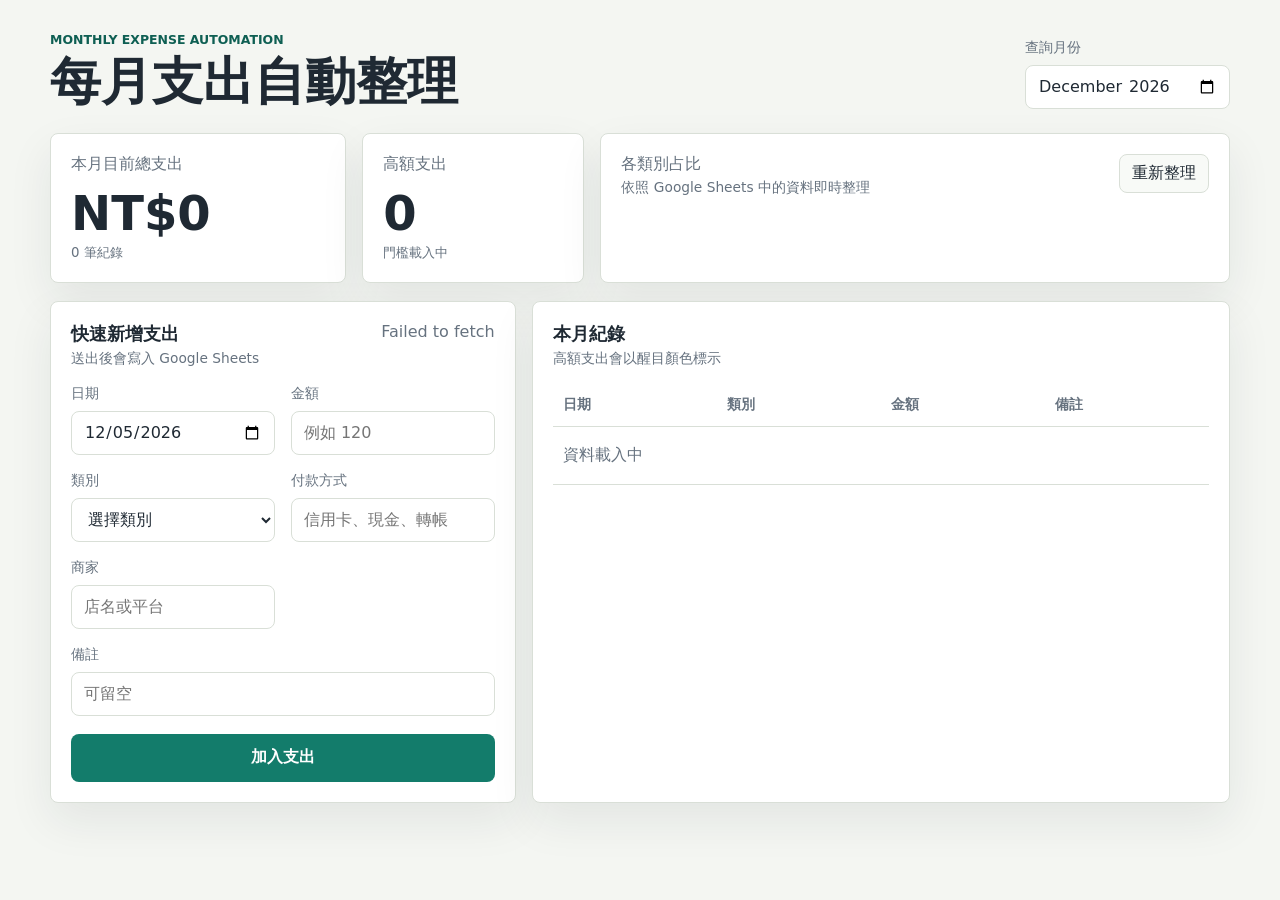
==== index.html @ 1b5c5cde "Move frontend files to repository root" ====
<!doctype html>
<html lang="zh-Hant">
  <head>
    <meta charset="utf-8">
    <meta name="viewport" content="width=device-width, initial-scale=1">
    <meta name="description" content="自動化整理每月支出的 Google Sheets 記帳看板">
    <title>每月支出自動整理</title>
    <link rel="stylesheet" href="./styles.css">
  </head>
  <body>
    <main class="app-shell">
      <header class="topbar">
        <div>
          <p class="eyebrow">Monthly Expense Automation</p>
          <h1>每月支出自動整理</h1>
        </div>
        <label class="month-picker">
          <span>查詢月份</span>
          <input id="monthInput" type="month" aria-label="查詢月份">
        </label>
      </header>

      <section class="dashboard-grid" aria-label="支出統計看板">
        <article class="metric-panel">
          <span class="panel-label">本月目前總支出</span>
          <strong id="totalAmount">NT$0</strong>
          <small id="expenseCount">0 筆紀錄</small>
        </article>

        <article class="metric-panel">
          <span class="panel-label">高額支出</span>
          <strong id="highExpenseCount">0</strong>
          <small id="thresholdText">門檻載入中</small>
        </article>

        <article class="ratio-panel">
          <div class="panel-heading">
            <div>
              <span class="panel-label">各類別占比</span>
              <p class="panel-subtitle">依照 Google Sheets 中的資料即時整理</p>
            </div>
            <button id="refreshButton" class="ghost-button" type="button">重新整理</button>
          </div>
          <div id="categoryBreakdown" class="category-list"></div>
        </article>
      </section>

      <section class="workspace-grid">
        <form id="expenseForm" class="expense-form">
          <div class="panel-heading">
            <div>
              <h2>快速新增支出</h2>
              <p class="panel-subtitle">送出後會寫入 Google Sheets</p>
            </div>
            <span id="formStatus" role="status" aria-live="polite"></span>
          </div>

          <div class="form-grid">
            <label>
              <span>日期</span>
              <input name="date" type="date" required>
            </label>

            <label>
              <span>金額</span>
              <input name="amount" type="number" min="1" step="1" inputmode="decimal" placeholder="例如 120" required>
            </label>

            <label>
              <span>類別</span>
              <select name="category" required>
                <option value="">選擇類別</option>
                <option value="餐飲">餐飲</option>
                <option value="交通">交通</option>
                <option value="購物">購物</option>
                <option value="娛樂">娛樂</option>
                <option value="居家">居家</option>
                <option value="醫療">醫療</option>
                <option value="學習">學習</option>
                <option value="訂閱">訂閱</option>
                <option value="其他">其他</option>
              </select>
            </label>

            <label>
              <span>付款方式</span>
              <input name="paymentMethod" type="text" placeholder="信用卡、現金、轉帳">
            </label>

            <label>
              <span>商家</span>
              <input name="vendor" type="text" placeholder="店名或平台">
            </label>

            <label class="wide">
              <span>備註</span>
              <input name="note" type="text" placeholder="可留空">
            </label>
          </div>

          <button class="primary-action" type="submit">加入支出</button>
        </form>

        <section class="recent-panel" aria-label="本月支出紀錄">
          <div class="panel-heading">
            <div>
              <h2>本月紀錄</h2>
              <p class="panel-subtitle">高額支出會以醒目顏色標示</p>
            </div>
            <span id="lastUpdated"></span>
          </div>

          <div class="table-wrap">
            <table>
              <thead>
                <tr>
                  <th>日期</th>
                  <th>類別</th>
                  <th>金額</th>
                  <th>備註</th>
                </tr>
              </thead>
              <tbody id="expenseRows">
                <tr>
                  <td colspan="4" class="empty-state">資料載入中</td>
                </tr>
              </tbody>
            </table>
          </div>
        </section>
      </section>
    </main>

    <script src="./app.js"></script>
  </body>
</html>
---- styles.css ----
:root {
  color-scheme: light;
  --bg: #f4f6f2;
  --surface: #ffffff;
  --surface-soft: #f8faf7;
  --ink: #1f2933;
  --muted: #66727f;
  --line: #d9dfd7;
  --accent: #137c6b;
  --accent-dark: #0e5f53;
  --warning: #b85c1e;
  --danger-bg: #fff4ec;
  --shadow: 0 18px 45px rgba(31, 41, 51, 0.08);
}

* {
  box-sizing: border-box;
}

body {
  margin: 0;
  min-height: 100vh;
  background: var(--bg);
  color: var(--ink);
  font-family: Inter, "Noto Sans TC", "Microsoft JhengHei", system-ui, sans-serif;
}

button,
input,
select {
  font: inherit;
}

button {
  cursor: pointer;
}

.app-shell {
  width: min(1180px, calc(100% - 32px));
  margin: 0 auto;
  padding: 32px 0;
}

.topbar {
  display: grid;
  grid-template-columns: 1fr auto;
  align-items: end;
  gap: 20px;
  margin-bottom: 24px;
}

.eyebrow {
  margin: 0 0 8px;
  color: var(--accent-dark);
  font-size: 0.78rem;
  font-weight: 700;
  letter-spacing: 0;
  text-transform: uppercase;
}

h1,
h2,
p {
  margin: 0;
}

h1 {
  font-size: clamp(2rem, 4vw, 3.5rem);
  line-height: 1.05;
  letter-spacing: 0;
}

h2 {
  font-size: 1.12rem;
  letter-spacing: 0;
}

.month-picker,
.expense-form label {
  display: grid;
  gap: 8px;
}

.month-picker {
  min-width: 190px;
}

.month-picker span,
.expense-form label span,
.panel-label,
.panel-subtitle,
small,
#formStatus,
#lastUpdated {
  color: var(--muted);
}

.month-picker span,
.expense-form label span {
  font-size: 0.9rem;
}

input,
select {
  width: 100%;
  min-height: 44px;
  border: 1px solid var(--line);
  border-radius: 8px;
  background: #fff;
  color: var(--ink);
  padding: 10px 12px;
  outline: none;
}

input:focus,
select:focus {
  border-color: var(--accent);
  box-shadow: 0 0 0 3px rgba(19, 124, 107, 0.14);
}

.dashboard-grid {
  display: grid;
  grid-template-columns: minmax(180px, 0.8fr) minmax(180px, 0.6fr) minmax(300px, 1.7fr);
  gap: 16px;
  margin-bottom: 18px;
}

.workspace-grid {
  display: grid;
  grid-template-columns: minmax(320px, 0.9fr) minmax(420px, 1.35fr);
  gap: 16px;
}

.metric-panel,
.ratio-panel,
.expense-form,
.recent-panel {
  background: var(--surface);
  border: 1px solid var(--line);
  border-radius: 8px;
  box-shadow: var(--shadow);
  padding: 20px;
}

.metric-panel {
  display: grid;
  align-content: space-between;
  min-height: 150px;
}

.metric-panel strong {
  margin: 12px 0 4px;
  font-size: clamp(2rem, 4vw, 3rem);
  line-height: 1;
}

.panel-heading {
  display: grid;
  grid-template-columns: 1fr auto;
  align-items: start;
  gap: 16px;
  margin-bottom: 16px;
}

.panel-subtitle {
  margin-top: 4px;
  font-size: 0.86rem;
}

.ghost-button {
  min-height: 36px;
  border: 1px solid var(--line);
  border-radius: 8px;
  background: var(--surface-soft);
  color: var(--ink);
  padding: 8px 12px;
}

.ghost-button:hover {
  border-color: var(--accent);
  color: var(--accent-dark);
}

.category-list {
  display: grid;
  gap: 12px;
}

.category-item {
  display: grid;
  grid-template-columns: 88px 1fr 82px;
  align-items: center;
  gap: 12px;
}

.category-item strong {
  overflow: hidden;
  text-overflow: ellipsis;
  white-space: nowrap;
}

.bar-track {
  height: 10px;
  overflow: hidden;
  border-radius: 999px;
  background: #edf0ec;
}

.bar-fill {
  height: 100%;
  border-radius: inherit;
  background: var(--accent);
}

.category-total {
  color: var(--muted);
  font-size: 0.9rem;
  text-align: right;
}

.form-grid {
  display: grid;
  grid-template-columns: repeat(2, minmax(0, 1fr));
  gap: 16px;
}

.wide {
  grid-column: 1 / -1;
}

.primary-action {
  width: 100%;
  min-height: 48px;
  margin-top: 18px;
  border: 0;
  border-radius: 8px;
  background: var(--accent);
  color: #fff;
  font-weight: 700;
}

.primary-action:hover {
  background: var(--accent-dark);
}

.table-wrap {
  overflow: auto;
}

table {
  width: 100%;
  min-width: 520px;
  border-collapse: collapse;
}

th,
td {
  border-bottom: 1px solid var(--line);
  padding: 12px 10px;
  text-align: left;
  vertical-align: top;
}

th {
  color: var(--muted);
  font-size: 0.86rem;
  font-weight: 700;
}

td.amount {
  font-weight: 700;
  text-align: right;
}

.empty-state {
  color: var(--muted);
  padding: 18px 10px;
}

.high-expense {
  background: var(--danger-bg);
  color: var(--warning);
}

@media (max-width: 860px) {
  .app-shell {
    width: min(100% - 24px, 680px);
    padding: 20px 0;
  }

  .topbar,
  .dashboard-grid,
  .workspace-grid,
  .form-grid {
    grid-template-columns: 1fr;
  }

  .month-picker {
    min-width: 0;
  }

  .category-item {
    grid-template-columns: 72px 1fr 70px;
  }
}
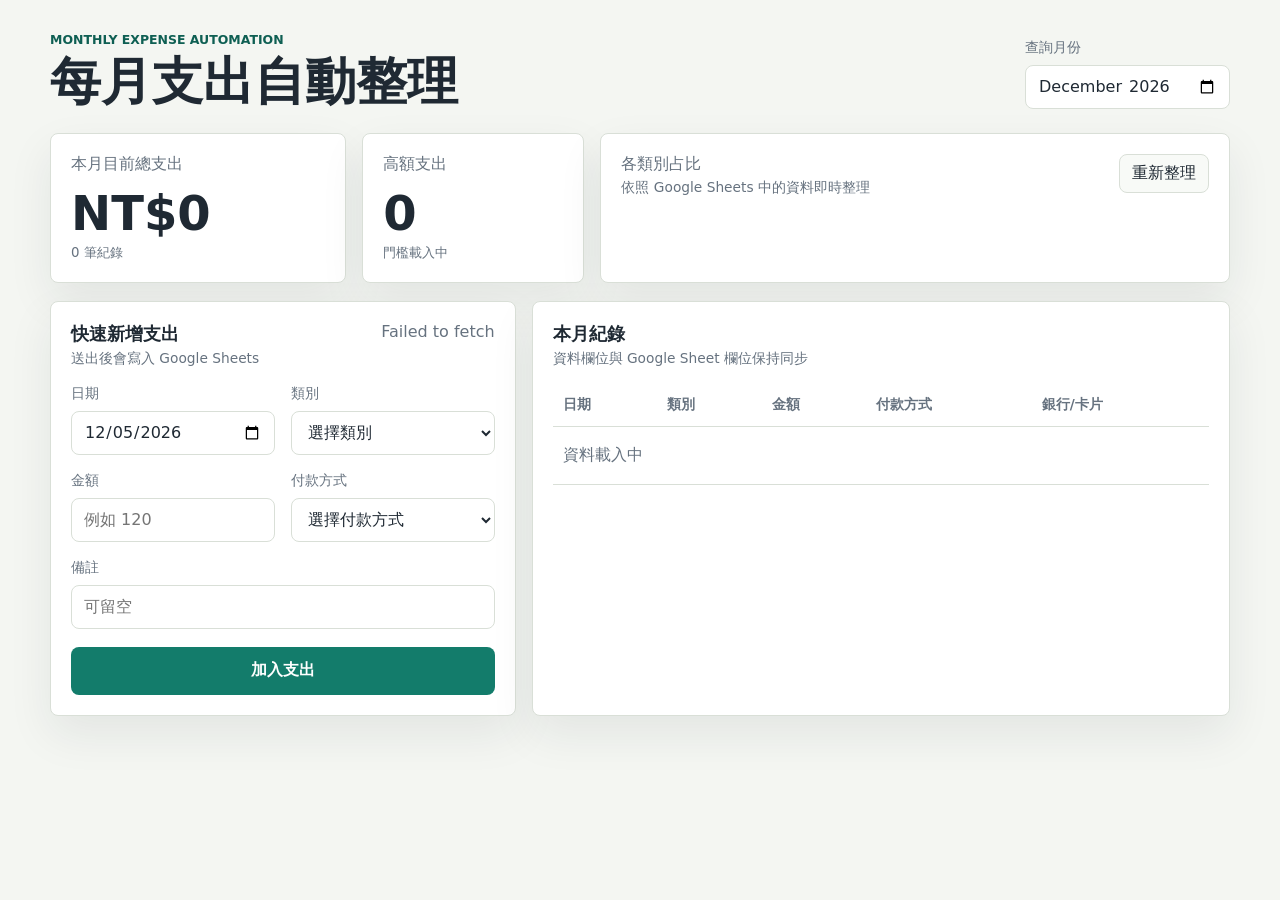
==== commit 83032dcb: "Update expense categories and monthly reports" ====
--- a/index.html
+++ b/index.html
@@ -3,7 +3,7 @@
   <head>
     <meta charset="utf-8">
     <meta name="viewport" content="width=device-width, initial-scale=1">
-    <meta name="description" content="自動化整理每月支出的 Google Sheets 記帳看板">
+    <meta name="description" content="自動整理每月支出的 Google Sheets 記帳看板">
     <title>每月支出自動整理</title>
     <link rel="stylesheet" href="./styles.css">
   </head>
@@ -62,34 +62,42 @@
             </label>
 
             <label>
+              <span>類別</span>
+              <select id="categorySelect" name="category" required>
+                <option value="">選擇類別</option>
+              </select>
+            </label>
+
+            <label>
               <span>金額</span>
               <input name="amount" type="number" min="1" step="1" inputmode="decimal" placeholder="例如 120" required>
             </label>
 
             <label>
-              <span>類別</span>
-              <select name="category" required>
-                <option value="">選擇類別</option>
-                <option value="餐飲">餐飲</option>
-                <option value="交通">交通</option>
-                <option value="購物">購物</option>
-                <option value="娛樂">娛樂</option>
-                <option value="居家">居家</option>
-                <option value="醫療">醫療</option>
-                <option value="學習">學習</option>
-                <option value="訂閱">訂閱</option>
+              <span>付款方式</span>
+              <select id="paymentMethodSelect" name="paymentMethod" required>
+                <option value="">選擇付款方式</option>
+                <option value="現金">現金</option>
+                <option value="轉帳">轉帳</option>
+                <option value="信用卡">信用卡</option>
+                <option value="行動支付">行動支付</option>
                 <option value="其他">其他</option>
               </select>
             </label>
 
-            <label>
-              <span>付款方式</span>
-              <input name="paymentMethod" type="text" placeholder="信用卡、現金、轉帳">
+            <label id="transferFeeField" class="conditional-field is-hidden">
+              <span>手續費</span>
+              <input name="fee" type="number" min="0" step="1" inputmode="decimal" placeholder="例如 15">
             </label>
 
-            <label>
-              <span>商家</span>
-              <input name="vendor" type="text" placeholder="店名或平台">
+            <label id="transferBankField" class="conditional-field is-hidden">
+              <span>轉帳銀行</span>
+              <input name="transferBank" type="text" placeholder="例如 台新銀行">
+            </label>
+
+            <label id="cardNameField" class="conditional-field is-hidden">
+              <span>卡片名稱</span>
+              <input name="cardName" type="text" placeholder="例如 富邦 J 卡">
             </label>
 
             <label class="wide">
@@ -105,7 +113,7 @@
           <div class="panel-heading">
             <div>
               <h2>本月紀錄</h2>
-              <p class="panel-subtitle">高額支出會以醒目顏色標示</p>
+              <p class="panel-subtitle">資料欄位與 Google Sheet 欄位保持同步</p>
             </div>
             <span id="lastUpdated"></span>
           </div>
@@ -117,12 +125,14 @@
                   <th>日期</th>
                   <th>類別</th>
                   <th>金額</th>
+                  <th>付款方式</th>
+                  <th>銀行/卡片</th>
                   <th>備註</th>
                 </tr>
               </thead>
               <tbody id="expenseRows">
                 <tr>
-                  <td colspan="4" class="empty-state">資料載入中</td>
+                  <td colspan="6" class="empty-state">資料載入中</td>
                 </tr>
               </tbody>
             </table>
--- a/styles.css
+++ b/styles.css
@@ -228,6 +228,10 @@
   grid-column: 1 / -1;
 }
 
+.conditional-field.is-hidden {
+  display: none;
+}
+
 .primary-action {
   width: 100%;
   min-height: 48px;
@@ -249,7 +253,7 @@
 
 table {
   width: 100%;
-  min-width: 520px;
+  min-width: 760px;
   border-collapse: collapse;
 }
 
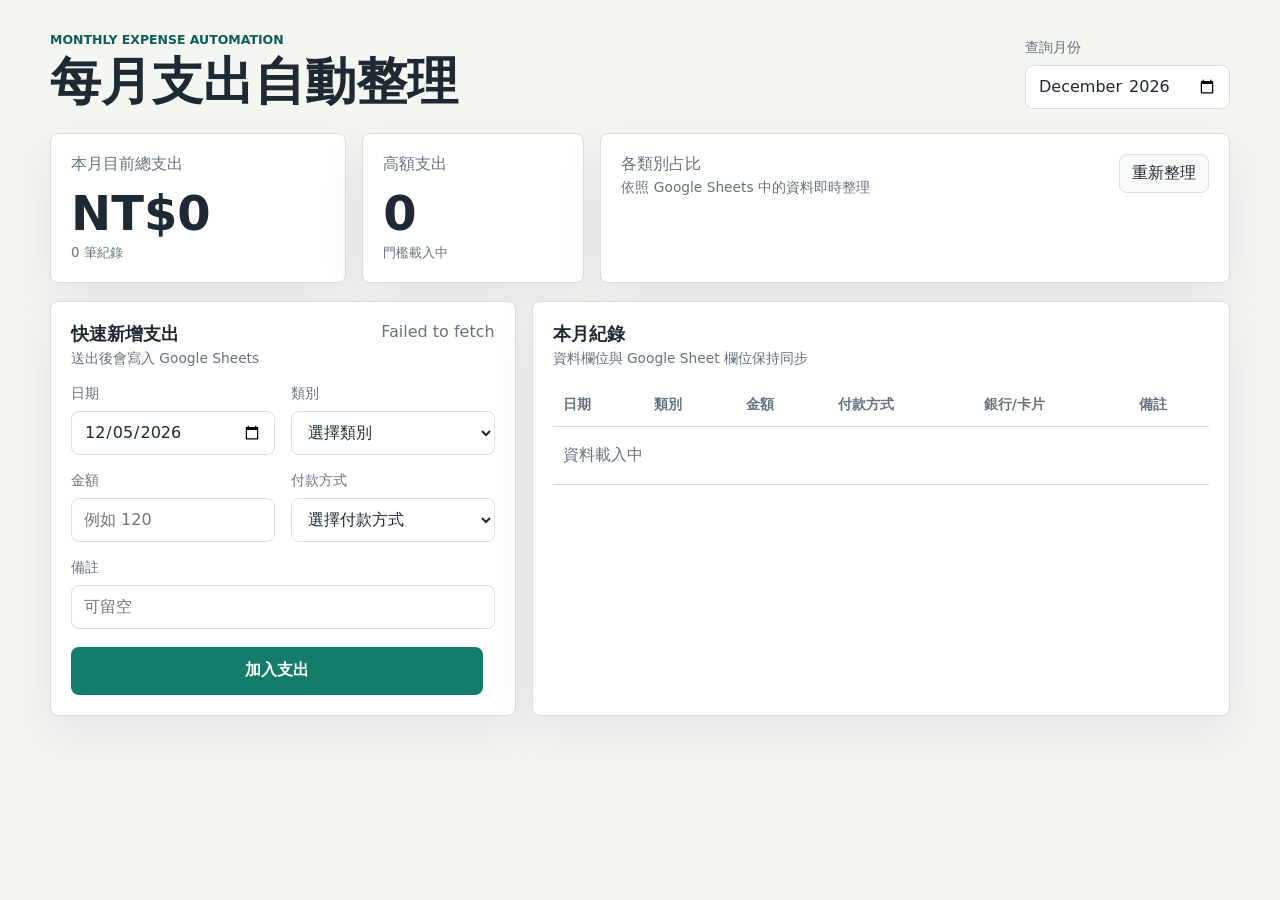
==== commit 45bd40ed: "Add expense edit and delete actions" ====
--- a/index.html
+++ b/index.html
@@ -80,8 +80,6 @@
                 <option value="現金">現金</option>
                 <option value="轉帳">轉帳</option>
                 <option value="信用卡">信用卡</option>
-                <option value="行動支付">行動支付</option>
-                <option value="其他">其他</option>
               </select>
             </label>
 
@@ -106,7 +104,10 @@
             </label>
           </div>
 
-          <button class="primary-action" type="submit">加入支出</button>
+          <div class="form-actions">
+            <button id="submitButton" class="primary-action" type="submit">加入支出</button>
+            <button id="cancelEditButton" class="ghost-button is-hidden" type="button">取消編輯</button>
+          </div>
         </form>
 
         <section class="recent-panel" aria-label="本月支出紀錄">
@@ -128,11 +129,12 @@
                   <th>付款方式</th>
                   <th>銀行/卡片</th>
                   <th>備註</th>
+                  <th>操作</th>
                 </tr>
               </thead>
               <tbody id="expenseRows">
                 <tr>
-                  <td colspan="6" class="empty-state">資料載入中</td>
+                  <td colspan="7" class="empty-state">資料載入中</td>
                 </tr>
               </tbody>
             </table>
--- a/styles.css
+++ b/styles.css
@@ -232,10 +232,16 @@
   display: none;
 }
 
+.form-actions {
+  display: grid;
+  grid-template-columns: 1fr auto;
+  gap: 12px;
+  margin-top: 18px;
+}
+
 .primary-action {
   width: 100%;
   min-height: 48px;
-  margin-top: 18px;
   border: 0;
   border-radius: 8px;
   background: var(--accent);
@@ -245,6 +251,29 @@
 
 .primary-action:hover {
   background: var(--accent-dark);
+}
+
+.is-hidden {
+  display: none !important;
+}
+
+.row-actions {
+  display: flex;
+  gap: 8px;
+  white-space: nowrap;
+}
+
+.row-action {
+  min-height: 34px;
+  border: 1px solid var(--line);
+  border-radius: 8px;
+  background: var(--surface-soft);
+  color: var(--ink);
+  padding: 6px 10px;
+}
+
+.row-action.danger {
+  color: var(--warning);
 }
 
 .table-wrap {
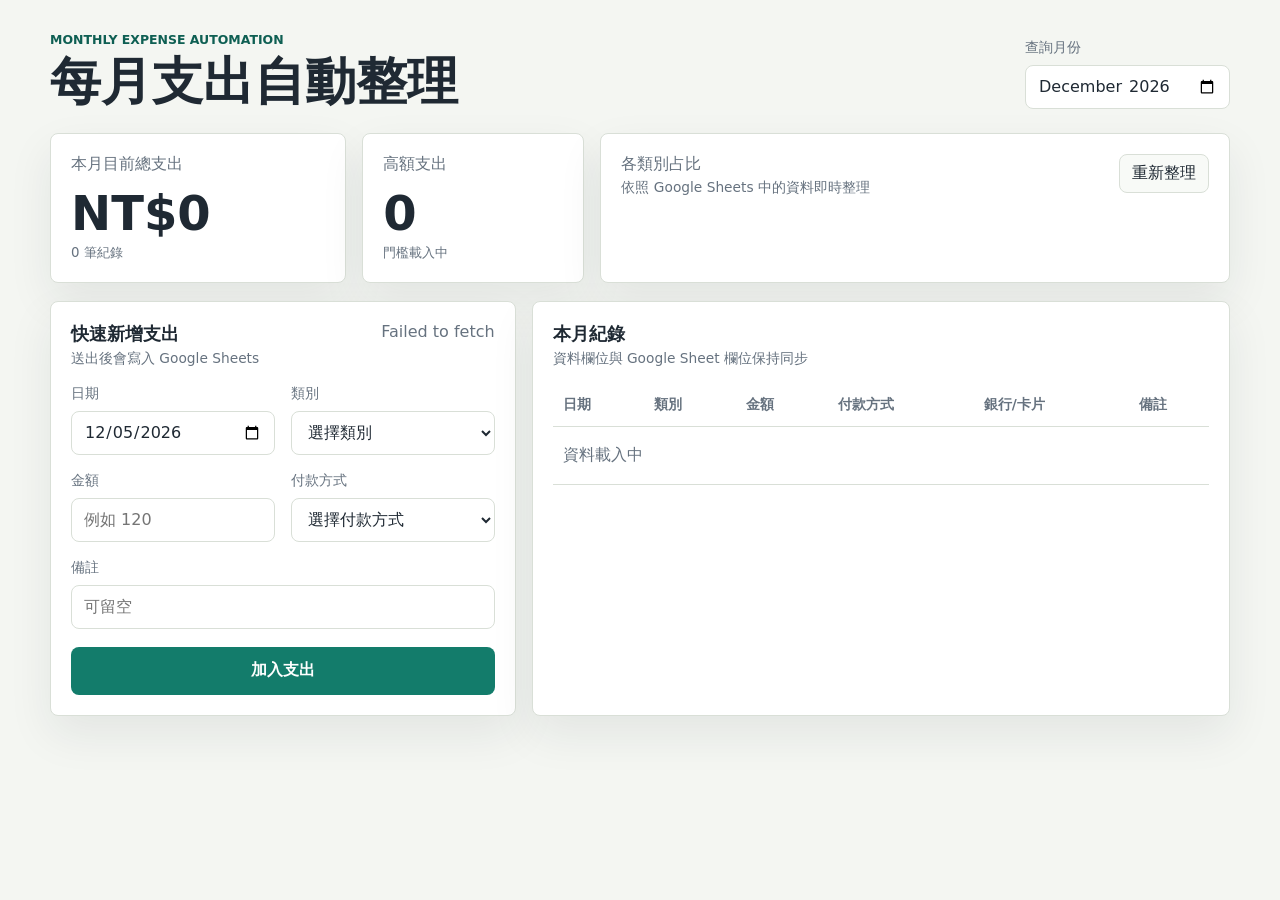
==== commit 63149ac9: "Simplify expense row actions UI" ====
--- a/index.html
+++ b/index.html
@@ -106,7 +106,6 @@
 
           <div class="form-actions">
             <button id="submitButton" class="primary-action" type="submit">加入支出</button>
-            <button id="cancelEditButton" class="ghost-button is-hidden" type="button">取消編輯</button>
           </div>
         </form>
 
--- a/styles.css
+++ b/styles.css
@@ -233,9 +233,6 @@
 }
 
 .form-actions {
-  display: grid;
-  grid-template-columns: 1fr auto;
-  gap: 12px;
   margin-top: 18px;
 }
 
@@ -259,21 +256,31 @@
 
 .row-actions {
   display: flex;
-  gap: 8px;
+  gap: 6px;
   white-space: nowrap;
 }
 
 .row-action {
+  display: inline-grid;
+  place-items: center;
+  width: 34px;
+  height: 34px;
   min-height: 34px;
   border: 1px solid var(--line);
   border-radius: 8px;
   background: var(--surface-soft);
   color: var(--ink);
-  padding: 6px 10px;
+  padding: 0;
+  line-height: 1;
 }
 
 .row-action.danger {
   color: var(--warning);
+}
+
+.icon-button:hover {
+  border-color: var(--accent);
+  background: #ffffff;
 }
 
 .table-wrap {
